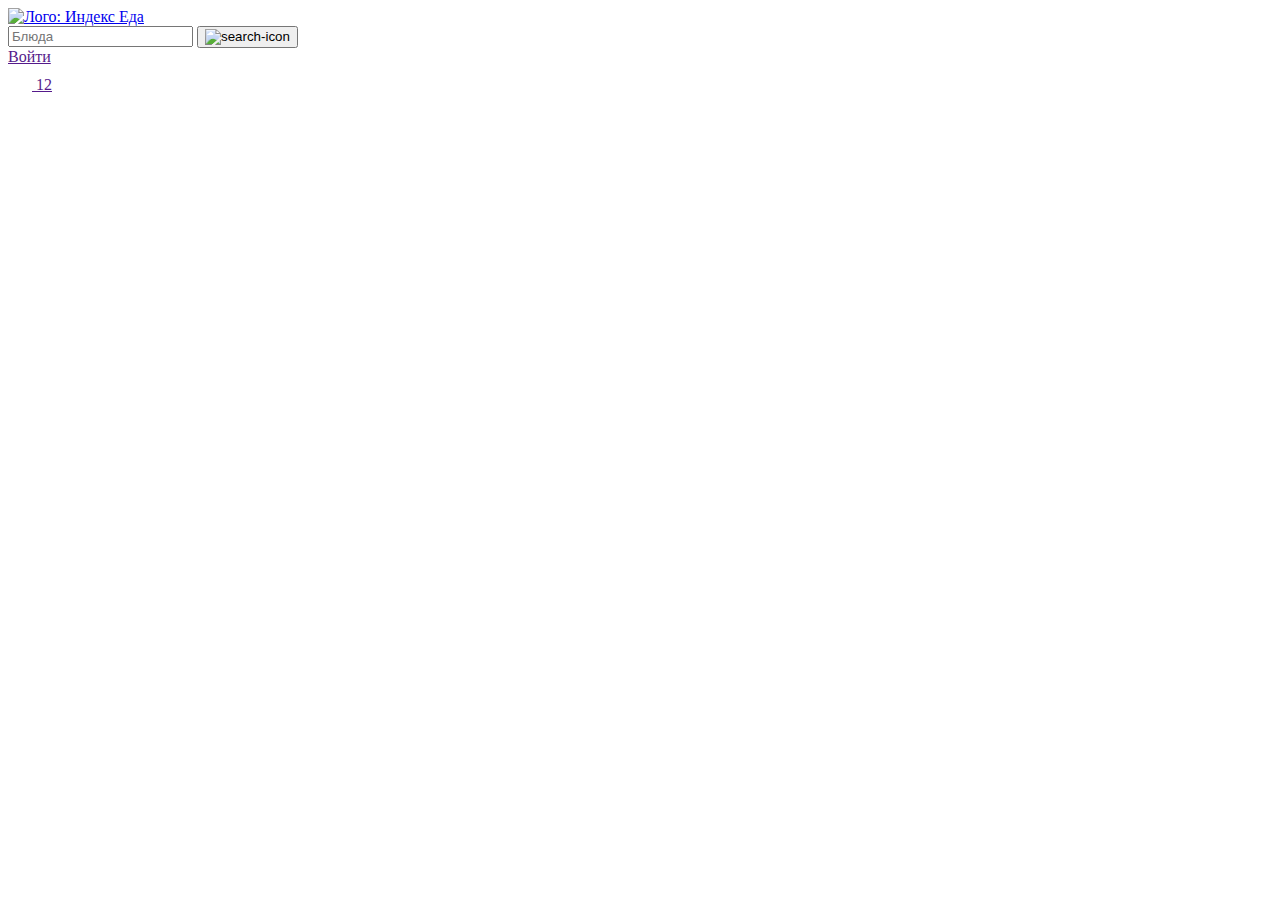
==== index.html @ 01422ecf "Add files via upload" ====
<!DOCTYPE html>
<html lang="ru">
<head>
  <meta charset="UTF-8">
  <meta http-equiv="X-UA-Compatible" content="IE=edge">
  <meta name="viewport" content="width=device-width, initial-scale=1.0">
  <title>Индекс Еда</title>
  <link rel="stylesheet" href="https://fonts.google.com/share?selection.family=Roboto:wght@400;500;700">
  <link rel="stylesheet" href="css/normalize.css">
  <link rel="stylesheet" href="css/style.css">
</head>
<body>
  <header class="header container">
    <a href="/" class="logo">
      <img src="img/logo.png" alt="Лого: Индекс Еда"class="logo-image"></a>
    <form action="#" class="search-form">
      <input type="search" class="search-input" placeholder="Блюда">
      <button class="search-button">
        <img src="img/search-icon.svg" alt="search-icon" class="search-icon">
      </button>
    </form>
    <div class="auth">
      <a href="" class="login">Войти</a>
    </div>
    <!-- /.auth -->
    <a href="" class="shopping-cart">
      <svg width="24" height="24" viewBox="0 0 24 24" fill="none" xmlns="http://www.w3.org/2000/svg">
        <g clip-path="url(#clip0_5:2)">
        <path d="M22.713 4.077C22.4317 3.73944 22.0796 3.46795 21.6815 3.28182C21.2835 3.09568 20.8494 2.99946 20.41 3H4.242L4.2 2.649C4.11405 1.91942 3.76338 1.24673 3.21449 0.758478C2.6656 0.270223 1.95663 0.000341793 1.222 0L1 0C0.734784 0 0.48043 0.105357 0.292893 0.292893C0.105357 0.48043 0 0.734784 0 1C0 1.26522 0.105357 1.51957 0.292893 1.70711C0.48043 1.89464 0.734784 2 1 2H1.222C1.46693 2.00003 1.70334 2.08996 1.88637 2.25272C2.06941 2.41547 2.18634 2.63975 2.215 2.883L3.591 14.583C3.73385 15.7998 4.31848 16.9218 5.23391 17.736C6.14934 18.5502 7.33185 19 8.557 19H19C19.2652 19 19.5196 18.8946 19.7071 18.7071C19.8946 18.5196 20 18.2652 20 18C20 17.7348 19.8946 17.4804 19.7071 17.2929C19.5196 17.1054 19.2652 17 19 17H8.557C7.93806 16.9983 7.3348 16.8051 6.82994 16.4471C6.32507 16.089 5.94331 15.5835 5.737 15H17.657C18.8293 15.0001 19.9643 14.5882 20.8638 13.8364C21.7633 13.0846 22.37 12.0407 22.578 10.887L23.363 6.533C23.4414 6.10101 23.4237 5.65707 23.3114 5.23264C23.1991 4.80821 22.9948 4.41368 22.713 4.077V4.077ZM21.4 6.178L20.614 10.532C20.4891 11.225 20.1245 11.852 19.5839 12.3032C19.0433 12.7544 18.3612 13.0011 17.657 13H5.419L4.478 5H20.41C20.5569 4.99912 20.7022 5.03062 20.8355 5.09226C20.9689 5.15389 21.087 5.24415 21.1815 5.35661C21.276 5.46907 21.3446 5.60097 21.3824 5.74294C21.4201 5.8849 21.4262 6.03344 21.4 6.178V6.178Z" fill="white"/>
        <path d="M7.00012 24.0006C8.10469 24.0006 9.00011 23.1052 9.00011 22.0006C9.00011 20.8961 8.10469 20.0006 7.00012 20.0006C5.89555 20.0006 5.00012 20.8961 5.00012 22.0006C5.00012 23.1052 5.89555 24.0006 7.00012 24.0006Z" fill="white"/>
        <path d="M17 24.0006C18.1046 24.0006 19 23.1052 19 22.0006C19 20.8961 18.1046 20.0006 17 20.0006C15.8954 20.0006 15 20.8961 15 22.0006C15 23.1052 15.8954 24.0006 17 24.0006Z" fill="white"/>
        </g>
        <defs>
        <clipPath id="clip0_5:2">
        <rect width="24" height="24" fill="white"/>
        </clipPath>
        </defs>
        </svg>
        <span class="shopping-counter">12</span>
    </a>
  </header>
  
</body>
</html>
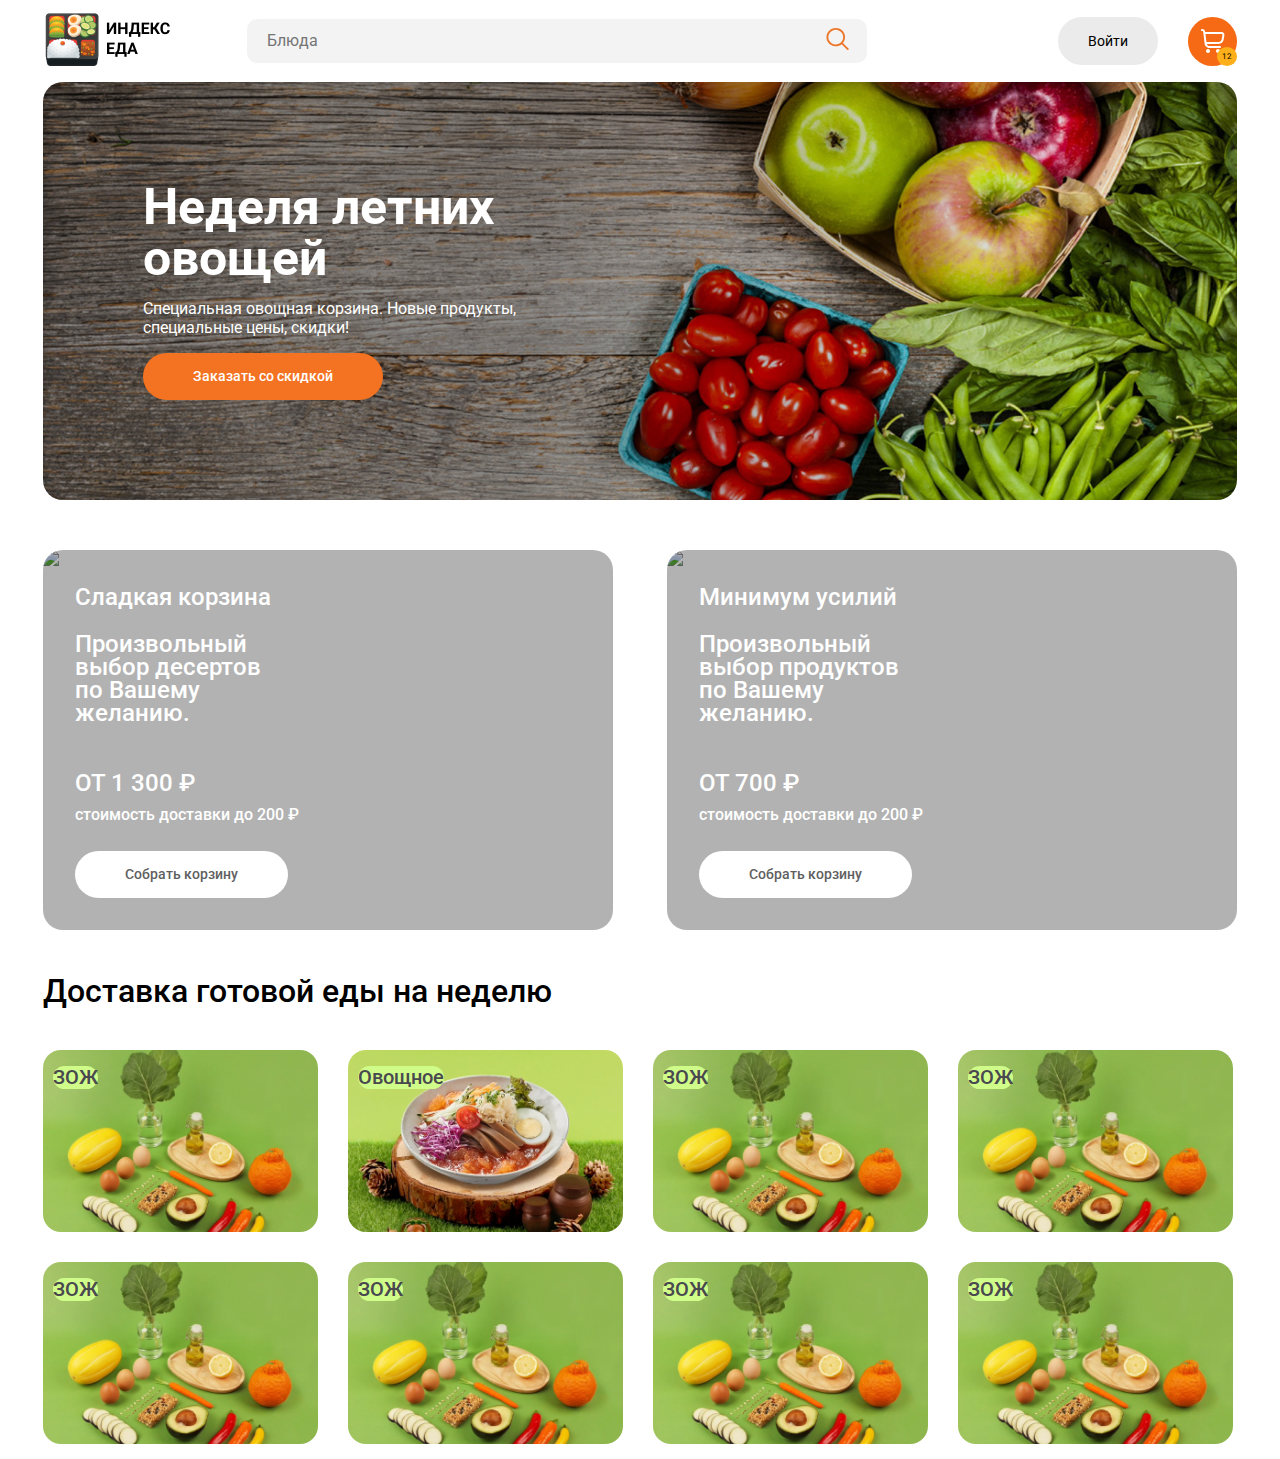
==== commit 5797ff4c: "new" ====
--- a/index.html
+++ b/index.html
@@ -5,15 +5,15 @@
   <meta http-equiv="X-UA-Compatible" content="IE=edge">
   <meta name="viewport" content="width=device-width, initial-scale=1.0">
   <title>Индекс Еда</title>
-  <link rel="stylesheet" href="https://fonts.google.com/share?selection.family=Roboto:wght@400;500;700">
+  <link rel="stylesheet" href="https://fonts.googleapis.com/css2?family=Roboto:wght@400;500;700&display=swap">
   <link rel="stylesheet" href="css/normalize.css">
   <link rel="stylesheet" href="css/style.css">
 </head>
 <body>
   <header class="header container">
     <a href="/" class="logo">
-      <img src="img/logo.png" alt="Лого: Индекс Еда"class="logo-image"></a>
-    <form action="#" class="search-form">
+      <img src="img/logo.png"height="58" alt="Лого: Индекс Еда"class="logo-image"></a>
+    <form action="#" class="search-form" >
       <input type="search" class="search-input" placeholder="Блюда">
       <button class="search-button">
         <img src="img/search-icon.svg" alt="search-icon" class="search-icon">
@@ -39,6 +39,102 @@
         <span class="shopping-counter">12</span>
     </a>
   </header>
-  
+  <main class="container">
+    <div class="slider">
+      <div class="slide slide-text-light slide-summer">
+        <div class="slide-content">
+          <h2 class="slide-title">Неделя летних 
+            овощей</h2>
+          <p>Специальная овощная корзина. Новые продукты,
+              специальные цены, скидки!</p>
+          <a href="#" class="button button-primary">Заказать со скидкой</a>
+        </div>
+        <!-- /.slide-content -->
+      </div>
+      <!-- /.slide -->
+    </div>
+    <!-- /.slider -->
+    <div class="promo">
+      <section class="card card-text-light sweet-basket">
+        <img src="img/sweet-basket.png" alt="сладкая корзина" class="card-image">
+        <div class="card-header">
+          <h3 class="card-title">Сладкая корзина</h3>
+          <p class="card-description">Произвольный выбор
+            десертов по Вашему
+            желанию.</p>
+        </div>
+        <!-- /.card-header -->
+        <div class="card-footer">
+          <strong class="card-price">ОТ 1 300 ₽</strong>
+          <span class="card-delivery">стоимость доставки до 200 ₽</span>
+          <a href="#" class="button button-default">Собрать корзину</a>
+        </div>
+        <!-- /.card-footer -->
+      </section>
+      <section class="card card-text-light sweet-basket">
+        <img src="img/salad-basket.png" alt="сладкая корзина" class="card-image">
+        <div class="card-header">
+          <h3 class="card-title">Минимум усилий</h3>
+          <p class="card-description">Произвольный выбор
+            продуктов по Вашему
+            желанию.</p>
+        </div>
+        <!-- /.card-header -->
+        <div class="card-footer">
+          <strong class="card-price">ОТ 700 ₽</strong>
+          <span class="card-delivery">стоимость доставки до 200 ₽</span>
+          <a href="#" class="button button-default">Собрать корзину</a>
+        </div>
+        <!-- /.card-footer -->
+      </section>
+    </div>
+    <!-- /.promo -->
+    <section class="delivery-week container">
+      <h2 class="section-title">Доставка готовой еды на неделю</h2>
+      <div class="delivery-cards">
+        <div class="delivery-card">
+          <img src="img/cards/card-1.png" alt="" class="delivery-image">
+          <span class="delivery-tag tag-health">ЗОЖ</span>
+        </div>
+        <!-- /.delivery-card -->
+        <div class="delivery-card">
+          <img src="img/cards/card-2.png" alt="" class="delivery-image">
+          <span class="delivery-tag tag-health">Овощное</span>
+        </div>
+        <!-- /.delivery-card -->
+        <div class="delivery-card">
+          <img src="img/cards/card-1.png" alt="" class="delivery-image">
+          <span class="delivery-tag tag-health">ЗОЖ</span>
+        </div>
+        <!-- /.delivery-card -->
+        <div class="delivery-card">
+          <img src="img/cards/card-1.png" alt="" class="delivery-image">
+          <span class="delivery-tag tag-health">ЗОЖ</span>
+        </div>
+        <!-- /.delivery-card -->
+        <div class="delivery-card">
+          <img src="img/cards/card-1.png" alt="" class="delivery-image">
+          <span class="delivery-tag tag-health">ЗОЖ</span>
+        </div>
+        <!-- /.delivery-card -->
+        <div class="delivery-card">
+          <img src="img/cards/card-1.png" alt="" class="delivery-image">
+          <span class="delivery-tag tag-health">ЗОЖ</span>
+        </div>
+        <!-- /.delivery-card -->
+        <div class="delivery-card">
+          <img src="img/cards/card-1.png" alt="" class="delivery-image">
+          <span class="delivery-tag tag-health">ЗОЖ</span>
+        </div>
+        <!-- /.delivery-card -->
+        <div class="delivery-card">
+          <img src="img/cards/card-1.png" alt="" class="delivery-image">
+          <span class="delivery-tag tag-health">ЗОЖ</span>
+        </div>
+        <!-- /.delivery-card -->
+      </div>
+      <!-- /.delivery-cards -->
+    </section>
+  </main>
 </body>
 </html>--- a/css/style.css
+++ b/css/style.css
@@ -0,0 +1,255 @@
+* {
+  box-sizing: border-box;
+}
+body {
+  font-family: 'Roboto', sans-serif;
+}
+.container {
+  max-width: 1194px;
+  margin: auto;
+}
+.header {
+  display: flex;
+  align-items:center;
+  padding: 10px 0;
+  max-height: 85px;
+}
+.search-form {
+  margin-left: 76px;
+  background: rgba(238, 238, 238, 0.71);
+  border-radius: 10px;
+  display: flex;
+  max-width: 620px;
+  flex-grow: 1;
+  position: relative;
+}
+.search-button {
+  background-color: transparent;
+  border: none;
+  position: absolute;
+  right: 0;
+  top: 0;
+  height: 100%;
+  padding-right: 18px;
+  padding-left: 18px;
+  cursor: pointer;
+}
+.search-input {
+  background-color: transparent;
+  border: none;
+  width: 100%;
+  padding-left: 20px;
+  padding-right: 20px;
+  padding-top: 13px;
+  padding-bottom: 13px;
+  margin-right: 50px;
+}
+.auth {
+  margin-left: auto;
+}
+.login {
+  background: #EBEBEB;
+  border-radius: 50px;
+  padding: 16px 30px;
+  display: block;
+  text-decoration: none;
+  font-size: 14px;
+  line-height: 16px;
+  color: #000;
+}
+.shopping-cart {
+  position: relative;
+  text-decoration: none;
+  width: 49px;
+  height: 49px;
+  border-radius: 50%;
+  background-color: #F66A15;
+  display: flex;
+  align-items: center;
+  justify-content: center;
+  margin-left: 30px;
+}
+.shopping-counter {
+  position: absolute;
+  right: 0;
+  bottom: 0;
+  background: #FFAF19;
+  font-size: 8px;
+  line-height: 9px;
+  color: #000;
+  display: block;
+  padding: 5px;
+  border-radius: 50%;
+}
+.slide {
+  position: relative;
+  border-radius: 20px;
+  overflow: hidden;
+  min-height: 400px;
+  display: flex;
+  align-items: center;
+  padding: 100px;
+}
+.slide-text-light {
+  background-color: gray;
+  color: white;
+}
+.slide-content {
+  max-width: 400px;
+  position: relative;
+}
+.slide-title {
+  margin-top: 0;
+  margin-bottom: 15px;
+  font-weight: bold;
+  font-size: 50px;
+  line-height: 51px;
+}
+.slide-text {
+  font-weight: bold;
+  font-size: 16px;
+  line-height: 23px;
+  margin-bottom: 30px;
+}
+.button-primary {
+  background: #F47322;
+  color: #fff;
+}
+.button-default {
+  background-color: #fff;
+  color: #5F5F61;
+
+}
+.button {
+  border-radius: 25px;
+  padding: 12px 50px;
+  display: inline-block;
+  text-decoration: none;
+  font-style: normal;
+  font-weight: 500;
+  font-size: 14px;
+  line-height: 23px;
+}
+.slide-summer {
+  background-image: url(../img/summer.png);
+  background-repeat: no-repeat;
+  background-size: cover;
+}
+.slide:before {
+  content: '';
+  position: absolute;
+  left: 0;
+  right: 0;
+  top: 0;
+  bottom: 0;
+  width: 100%;
+  height: 100%;
+  background: linear-gradient(90deg, rgba(0, 0, 0, 0.43) 40.45%, rgba(0, 0, 0, 0) 100%), url(.png);
+}
+.promo {
+  padding-top: 50px;
+  padding-bottom: 50px;
+  display: flex;
+  justify-content: space-between;
+  margin: -20px;
+}
+.card {
+  flex: 50%;
+  margin: 20px;
+  position: relative;
+  border-radius: 20px;
+  overflow: hidden;
+  padding: 32px;
+  max-width: 570px;
+  min-height: 380px;
+  display: flex;
+  flex-direction: column;
+  justify-content: space-between;
+}
+.card:before {
+  z-index: -1;
+  content: ' ';
+  position: absolute;
+  left: 0;
+  top: 0;
+  width: 100%;
+  height: 100%;
+  background: linear-gradient(0deg, rgba(0, 0, 0, 0.3), rgba(0, 0, 0, 0.3)), url(.png);
+}
+.card-text-light {
+  color: #fff;
+}
+.card-title {
+  font-weight: 500;
+  font-size: 24px;
+  line-height: 23px;
+  margin-top: 4px;
+  margin-bottom: 21px;
+}
+.card-description {
+  font-weight: 500;
+  font-size: 24px;
+  line-height: 23px;
+  max-width: 200px;
+}
+.card-price {
+  display: block;
+  font-weight: 500;
+  font-size: 24px;
+  line-height: 23px;
+  margin-bottom: 8px;
+}
+.card-delivery {
+  display: block;
+  font-weight: 500;
+  font-size: 16px;
+  line-height: 23px;
+  margin-bottom: 25px;
+}
+.card-image {
+  position: absolute;
+  left: 0;
+  top: 0;
+  width: 100%;
+  height: 100%;
+  z-index: -2;
+  object-fit: cover;
+}
+.section-title {
+  font-weight: 500;
+  font-size: 32px;
+  line-height: 23px;
+  margin-top: 0;
+  margin-bottom: 47px;
+}
+.delivery-cards {
+  display: flex;
+  flex-wrap: wrap;
+  margin: -15px;
+}
+.delivery-card {
+  position: relative;
+  width: 275px;
+  height: 182px;
+  border-radius: 18px;
+  overflow: hidden;
+  margin: 15px;
+}
+.delivery-image {
+  width: 100%;
+  height: 100%;
+  object-fit: cover;
+}
+.delivery-tag {
+  position: absolute;
+  left: 10px;
+  top: 16px;
+  border-radius: 30px;
+  font-weight: 500;
+  font-size: 20px;
+  line-height: 23px;
+  color: #49494F;
+}
+.tag-health {
+  background: #D0FD89;
+}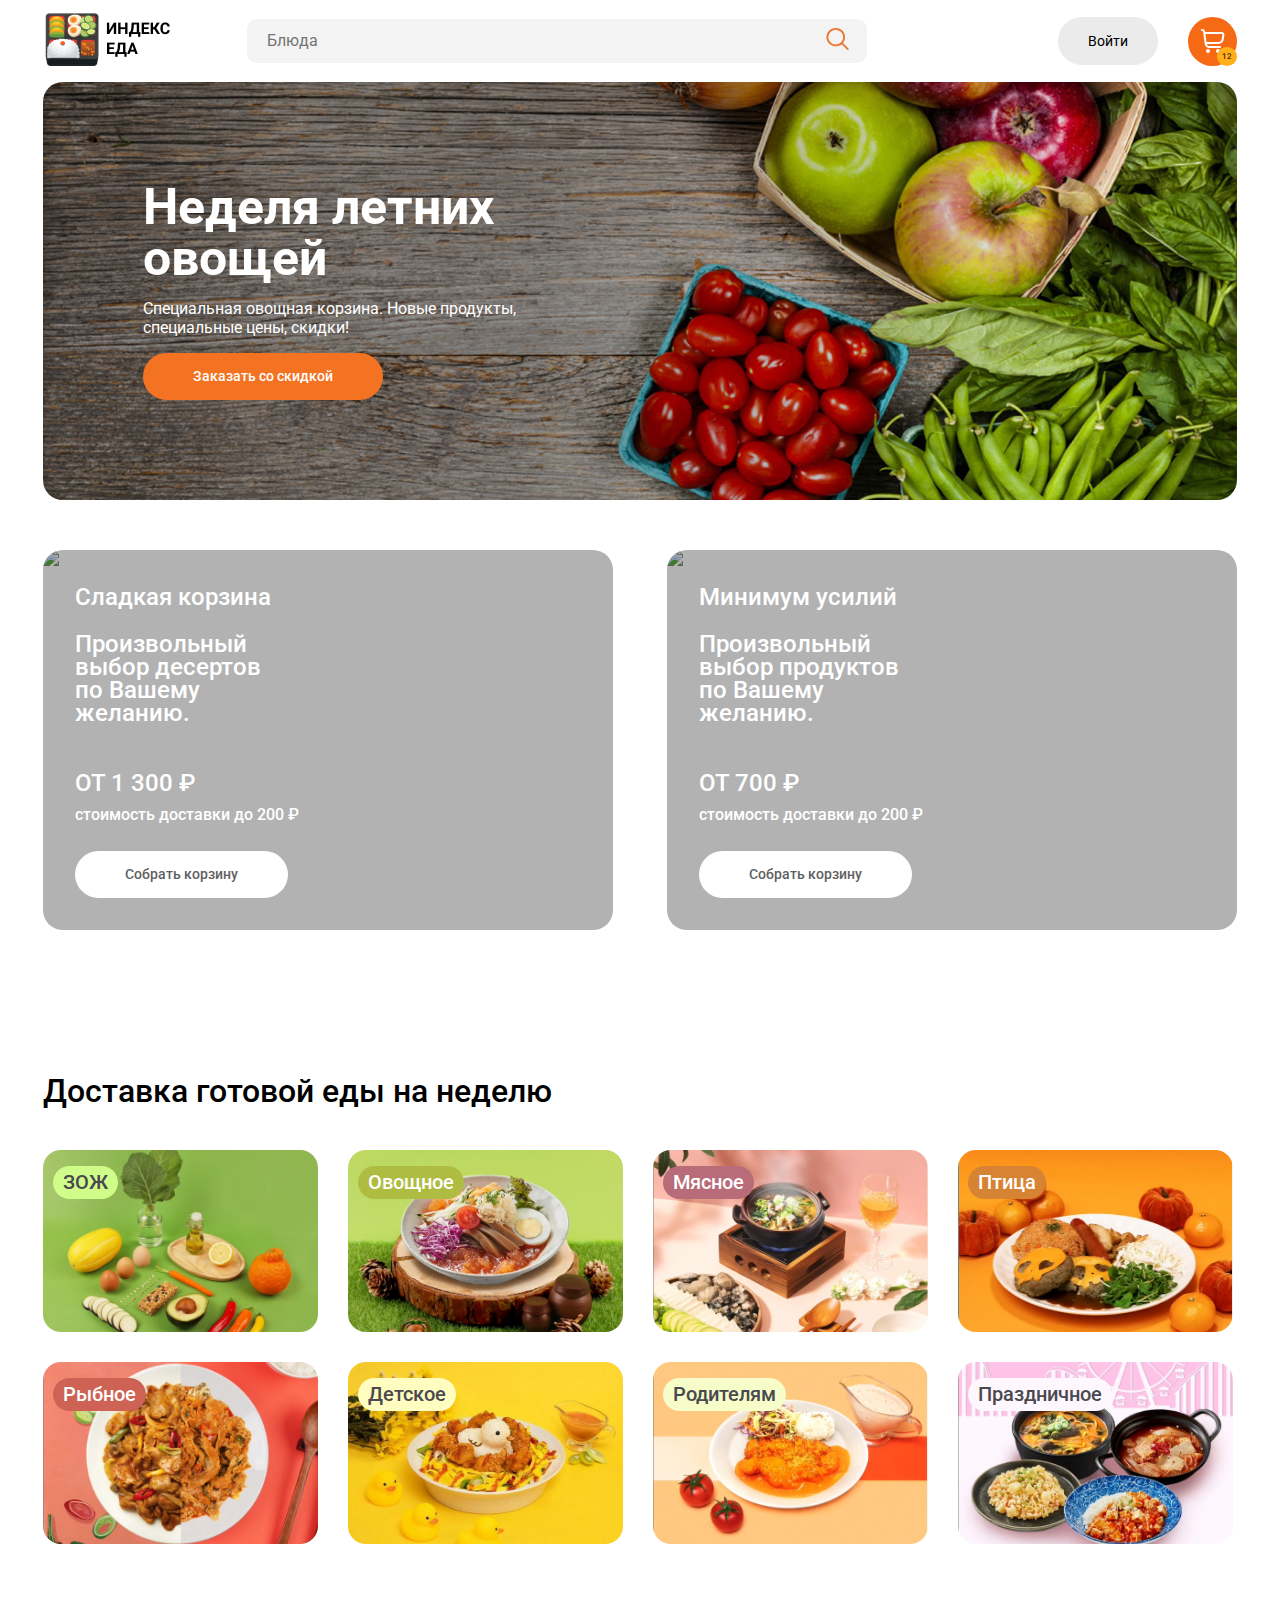
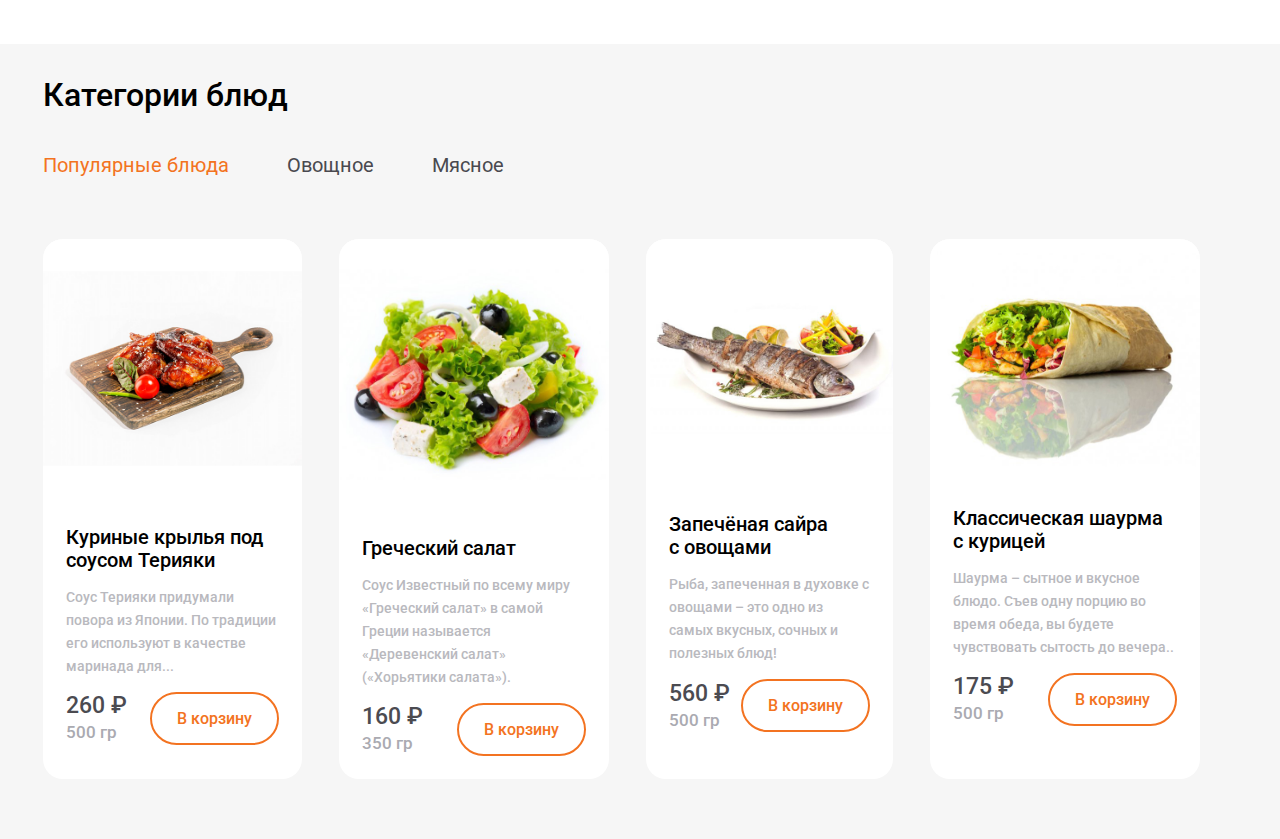
==== commit c857638d: "Add files via upload" ====
--- a/index.html
+++ b/index.html
@@ -39,8 +39,8 @@
         <span class="shopping-counter">12</span>
     </a>
   </header>
-  <main class="container">
-    <div class="slider">
+  <main class="main">
+    <div class="slider container">
       <div class="slide slide-text-light slide-summer">
         <div class="slide-content">
           <h2 class="slide-title">Неделя летних 
@@ -54,41 +54,43 @@
       <!-- /.slide -->
     </div>
     <!-- /.slider -->
-    <div class="promo">
-      <section class="card card-text-light sweet-basket">
-        <img src="img/sweet-basket.png" alt="сладкая корзина" class="card-image">
-        <div class="card-header">
-          <h3 class="card-title">Сладкая корзина</h3>
-          <p class="card-description">Произвольный выбор
-            десертов по Вашему
-            желанию.</p>
-        </div>
-        <!-- /.card-header -->
-        <div class="card-footer">
-          <strong class="card-price">ОТ 1 300 ₽</strong>
-          <span class="card-delivery">стоимость доставки до 200 ₽</span>
-          <a href="#" class="button button-default">Собрать корзину</a>
-        </div>
-        <!-- /.card-footer -->
-      </section>
-      <section class="card card-text-light sweet-basket">
-        <img src="img/salad-basket.png" alt="сладкая корзина" class="card-image">
-        <div class="card-header">
-          <h3 class="card-title">Минимум усилий</h3>
-          <p class="card-description">Произвольный выбор
-            продуктов по Вашему
-            желанию.</p>
-        </div>
-        <!-- /.card-header -->
-        <div class="card-footer">
-          <strong class="card-price">ОТ 700 ₽</strong>
-          <span class="card-delivery">стоимость доставки до 200 ₽</span>
-          <a href="#" class="button button-default">Собрать корзину</a>
-        </div>
-        <!-- /.card-footer -->
-      </section>
+    <div class="container">
+      <div class="promo">
+        <section class="card card-text-light sweet-basket">
+          <img src="img/sweet-basket.png" alt="сладкая корзина" class="card-image">
+          <div class="card-header">
+            <h3 class="card-title">Сладкая корзина</h3>
+            <p class="card-description">Произвольный выбор
+              десертов по Вашему
+              желанию.</p>
+          </div>
+          <!-- /.card-header -->
+          <div class="card-footer">
+            <strong class="card-price">ОТ 1 300 ₽</strong>
+            <span class="card-delivery">стоимость доставки до 200 ₽</span>
+            <a href="#" class="button button-default">Собрать корзину</a>
+          </div>
+          <!-- /.card-footer -->
+        </section>
+        <section class="card card-text-light sweet-basket">
+          <img src="img/salad-basket.png" alt="сладкая корзина" class="card-image">
+          <div class="card-header">
+            <h3 class="card-title">Минимум усилий</h3>
+            <p class="card-description">Произвольный выбор
+              продуктов по Вашему
+              желанию.</p>
+          </div>
+          <!-- /.card-header -->
+          <div class="card-footer">
+            <strong class="card-price">ОТ 700 ₽</strong>
+            <span class="card-delivery">стоимость доставки до 200 ₽</span>
+            <a href="#" class="button button-default">Собрать корзину</a>
+          </div>
+          <!-- /.card-footer -->
+        </section>
+      </div>
+      <!-- /.promo -->
     </div>
-    <!-- /.promo -->
     <section class="delivery-week container">
       <h2 class="section-title">Доставка готовой еды на неделю</h2>
       <div class="delivery-cards">
@@ -99,41 +101,138 @@
         <!-- /.delivery-card -->
         <div class="delivery-card">
           <img src="img/cards/card-2.png" alt="" class="delivery-image">
-          <span class="delivery-tag tag-health">Овощное</span>
-        </div>
-        <!-- /.delivery-card -->
-        <div class="delivery-card">
-          <img src="img/cards/card-1.png" alt="" class="delivery-image">
-          <span class="delivery-tag tag-health">ЗОЖ</span>
-        </div>
-        <!-- /.delivery-card -->
-        <div class="delivery-card">
-          <img src="img/cards/card-1.png" alt="" class="delivery-image">
-          <span class="delivery-tag tag-health">ЗОЖ</span>
-        </div>
-        <!-- /.delivery-card -->
-        <div class="delivery-card">
-          <img src="img/cards/card-1.png" alt="" class="delivery-image">
-          <span class="delivery-tag tag-health">ЗОЖ</span>
-        </div>
-        <!-- /.delivery-card -->
-        <div class="delivery-card">
-          <img src="img/cards/card-1.png" alt="" class="delivery-image">
-          <span class="delivery-tag tag-health">ЗОЖ</span>
-        </div>
-        <!-- /.delivery-card -->
-        <div class="delivery-card">
-          <img src="img/cards/card-1.png" alt="" class="delivery-image">
-          <span class="delivery-tag tag-health">ЗОЖ</span>
-        </div>
-        <!-- /.delivery-card -->
-        <div class="delivery-card">
-          <img src="img/cards/card-1.png" alt="" class="delivery-image">
-          <span class="delivery-tag tag-health">ЗОЖ</span>
+          <span class="delivery-tag tag-vegetable">Овощное</span>
+        </div>
+        <!-- /.delivery-card -->
+        <div class="delivery-card">
+          <img src="img/cards/card-3.png" alt="" class="delivery-image">
+          <span class="delivery-tag tag-meat">Мясное</span>
+        </div>
+        <!-- /.delivery-card -->
+        <div class="delivery-card">
+          <img src="img/cards/card-4.png" alt="" class="delivery-image">
+          <span class="delivery-tag tag-fowl">Птица</span>
+        </div>
+        <!-- /.delivery-card -->
+        <div class="delivery-card">
+          <img src="img/cards/card-5.png" alt="" class="delivery-image">
+          <span class="delivery-tag tag-fish">Рыбное</span>
+        </div>
+        <!-- /.delivery-card -->
+        <div class="delivery-card">
+          <img src="img/cards/card-6.png" alt="" class="delivery-image">
+          <span class="delivery-tag tag-childish">Детское</span>
+        </div>
+        <!-- /.delivery-card -->
+        <div class="delivery-card">
+          <img src="img/cards/card-7.png" alt="" class="delivery-image">
+          <span class="delivery-tag tag-for-parents">Родителям</span>
+        </div>
+        <!-- /.delivery-card -->
+        <div class="delivery-card">
+          <img src="img/cards/card-8.png" alt="" class="delivery-image">
+          <span class="delivery-tag tag-festive">Праздничное</span>
         </div>
         <!-- /.delivery-card -->
       </div>
       <!-- /.delivery-cards -->
+    </section>
+    <section class="section-grey category">
+      <div class="container">
+        <div class="container">
+          <h2 class="section-title">Категории блюд</h2>
+          <div class="tabs">
+            <li class="tabs-item">
+              <a href="" class="tabs-link active">Популярные блюда</a>
+            </li>
+            <li class="tabs-item">
+              <a href="" class="tabs-link">Овощное</a>
+            </li>
+            <li class="tabs-item">
+              <a href="" class="tabs-link">Мясное</a>
+            </li>
+          </div>
+          <!-- /.tabs -->
+          <div class="tabs-content">
+            <div class="tabs-card">
+              <img src="img/cards/tabs-image.png" alt="" class="tabs-image">
+              <div class="tabs-card-content">
+                <h3 class="tabs-title">Куриные крылья под
+                  соусом Терияки</h3>
+                  <p class="tabs-description">Соус Терияки придумали повора из Японии. По традиции его используют в качестве маринада для...</p>
+                  <div class="tabs-info">
+                    <div class="tabs-good">
+                      <span class="tabs-price">260 ₽</span>
+                      <span class="tabs-weight">500 гр</span>
+                    </div>
+                    <!-- /.tabs-good -->
+                    <button class="button button-outline">В корзину</button>
+                    <!-- /.button button-outline -->
+                  </div>
+                  <!-- /.tabs-info -->
+              </div>
+              <!-- /.tabs-card-content -->
+            </div>
+            <div class="tabs-card">
+              <img src="img/cards/greek-salad-dish.jpg" alt="" class="tabs-image">
+              <div class="tabs-card-content">
+                <h3 class="tabs-title">Греческий салат</h3>
+                  <p class="tabs-description">Соус Известный по всему миру «Греческий салат» в самой Греции называется «Деревенский салат» («Хорьятики салата»).</p>
+                  <div class="tabs-info">
+                    <div class="tabs-good">
+                      <span class="tabs-price">160 ₽</span>
+                      <span class="tabs-weight">350 гр</span>
+                    </div>
+                    <!-- /.tabs-good -->
+                    <button class="button button-outline">В корзину</button>
+                    <!-- /.button button-outline -->
+                  </div>
+                  <!-- /.tabs-info -->
+              </div>
+              <!-- /.tabs-card-content -->
+            </div>
+            <div class="tabs-card">
+              <img src="img/cards/fish-dish.jpg" alt="" class="tabs-image">
+              <div class="tabs-card-content">
+                <h3 class="tabs-title">Запечёная сайра <br> с овощами</h3>
+                  <p class="tabs-description">Рыба, запеченная в духовке с овощами – это одно из самых вкусных, сочных и полезных блюд!</p>
+                  <div class="tabs-info">
+                    <div class="tabs-good">
+                      <span class="tabs-price">560 ₽</span>
+                      <span class="tabs-weight">500 гр</span>
+                    </div>
+                    <!-- /.tabs-good -->
+                    <button class="button button-outline">В корзину</button>
+                    <!-- /.button button-outline -->
+                  </div>
+                  <!-- /.tabs-info -->
+              </div>
+              <!-- /.tabs-card-content -->
+            </div>
+            <div class="tabs-card">
+              <img src="img/cards/shaurma-dich.jpg" alt="" class="tabs-image">
+              <div class="tabs-card-content">
+                <h3 class="tabs-title">Классическая шаурма с курицей</h3>
+                  <p class="tabs-description">Шаурма – сытное и вкусное блюдо. Съев одну порцию во время обеда, вы будете чувствовать сытость до вечера..</p>
+                  <div class="tabs-info">
+                    <div class="tabs-good">
+                      <span class="tabs-price">175 ₽</span>
+                      <span class="tabs-weight">500 гр</span>
+                    </div>
+                    <!-- /.tabs-good -->
+                    <button class="button button-outline">В корзину</button>
+                    <!-- /.button button-outline -->
+                  </div>
+                  <!-- /.tabs-info -->
+              </div>
+              <!-- /.tabs-card-content -->
+            </div>
+            <!-- /.tabs-card -->
+          </div>
+          <!-- /.tabs-content -->
+        </div>
+        <!-- /.container -->
+      </div>
     </section>
   </main>
 </body>
--- a/css/style.css
+++ b/css/style.css
@@ -222,6 +222,9 @@
   margin-top: 0;
   margin-bottom: 47px;
 }
+.delivery-week {
+  padding: 100px 0;
+}
 .delivery-cards {
   display: flex;
   flex-wrap: wrap;
@@ -248,8 +251,124 @@
   font-weight: 500;
   font-size: 20px;
   line-height: 23px;
-  color: #49494F;
+  padding-top: 5px;
+  padding-bottom: 5px;
+  padding-left: 10px;
+  padding-right: 10px;
 }
 .tag-health {
+  color: #49494F;
   background: #D0FD89;
+
+}
+.tag-vegetable {
+  color: #fff;
+  background: #AEBC41;
+}
+.tag-meat {
+  color: #fff;
+  background: #B86B78;
+}  
+.tag-fowl {
+  color: #fff;
+  background: #D68334;
+}
+.tag-fish {
+  color: #fff;
+  background: #CD6255;
+}
+.tag-childish {
+  color: #49494F;
+  background: #FFFDBF;
+}
+.tag-for-parents {
+  color: #49494F;
+  background: #F6FDC8;
+}
+.tag-festive {
+  color: #49494F;
+  background: #FEF7FE;
+}
+.section-grey {
+  background: #F6F6F6;
+}
+.category {
+  padding-top: 40px;
+  padding-bottom: 60px;
+}
+.tabs {
+  display: flex;
+  margin: 0;
+  margin-bottom: 62px;
+  padding: 0;
+  list-style: none;
+}
+.tabs-link {
+  font-size: 20px;
+  line-height: 23px;
+  text-decoration: none;
+  color: #49494F;
+  margin-right: 58px;
+}
+.tabs-link.active {
+  color: #F37321;
+}
+.tabs-content {
+  display: flex;
+}
+.tabs-card {
+  max-width: 270px;
+  border-radius: 20px;
+  overflow: hidden;
+  background-color: #fff;
+  margin-right: 37px;
+}
+.tabs-image {
+  max-width: 100%;
+}
+.tabs-card-content {
+  padding: 23px;
+}
+.tabs-title {
+  margin-top: 0;
+  margin-bottom: 13px;
+  font-weight: 500;
+  font-size: 20px;
+  line-height: 23px;
+}
+.tabs-description {
+  font-weight: 500;
+  font-size: 14px;
+  line-height: 23px;
+  color: #B9B9BE;
+}
+.tabs-info {
+  display: flex;
+  align-items: center;
+  justify-content: space-between;
+}
+.tabs-price {
+  font-weight: 500;
+  font-size: 23px;
+  line-height: 23px;
+  color: #4B4B51;
+  display: block;
+  margin-bottom: 5px;
+}
+.tabs-weight {
+  font-weight: 500;
+  font-size: 17px;
+  line-height: 20px;
+  color: #AAAAB1;
+}
+.button-outline {
+  background-color: transparent;
+  padding: 15px 25px;
+  border: 2px solid #F37321;
+  box-sizing: border-box;
+  border-radius: 33px;
+  font-weight: 500;
+  font-size: 16px;
+  line-height: 19px;
+  color: #F37321;
 }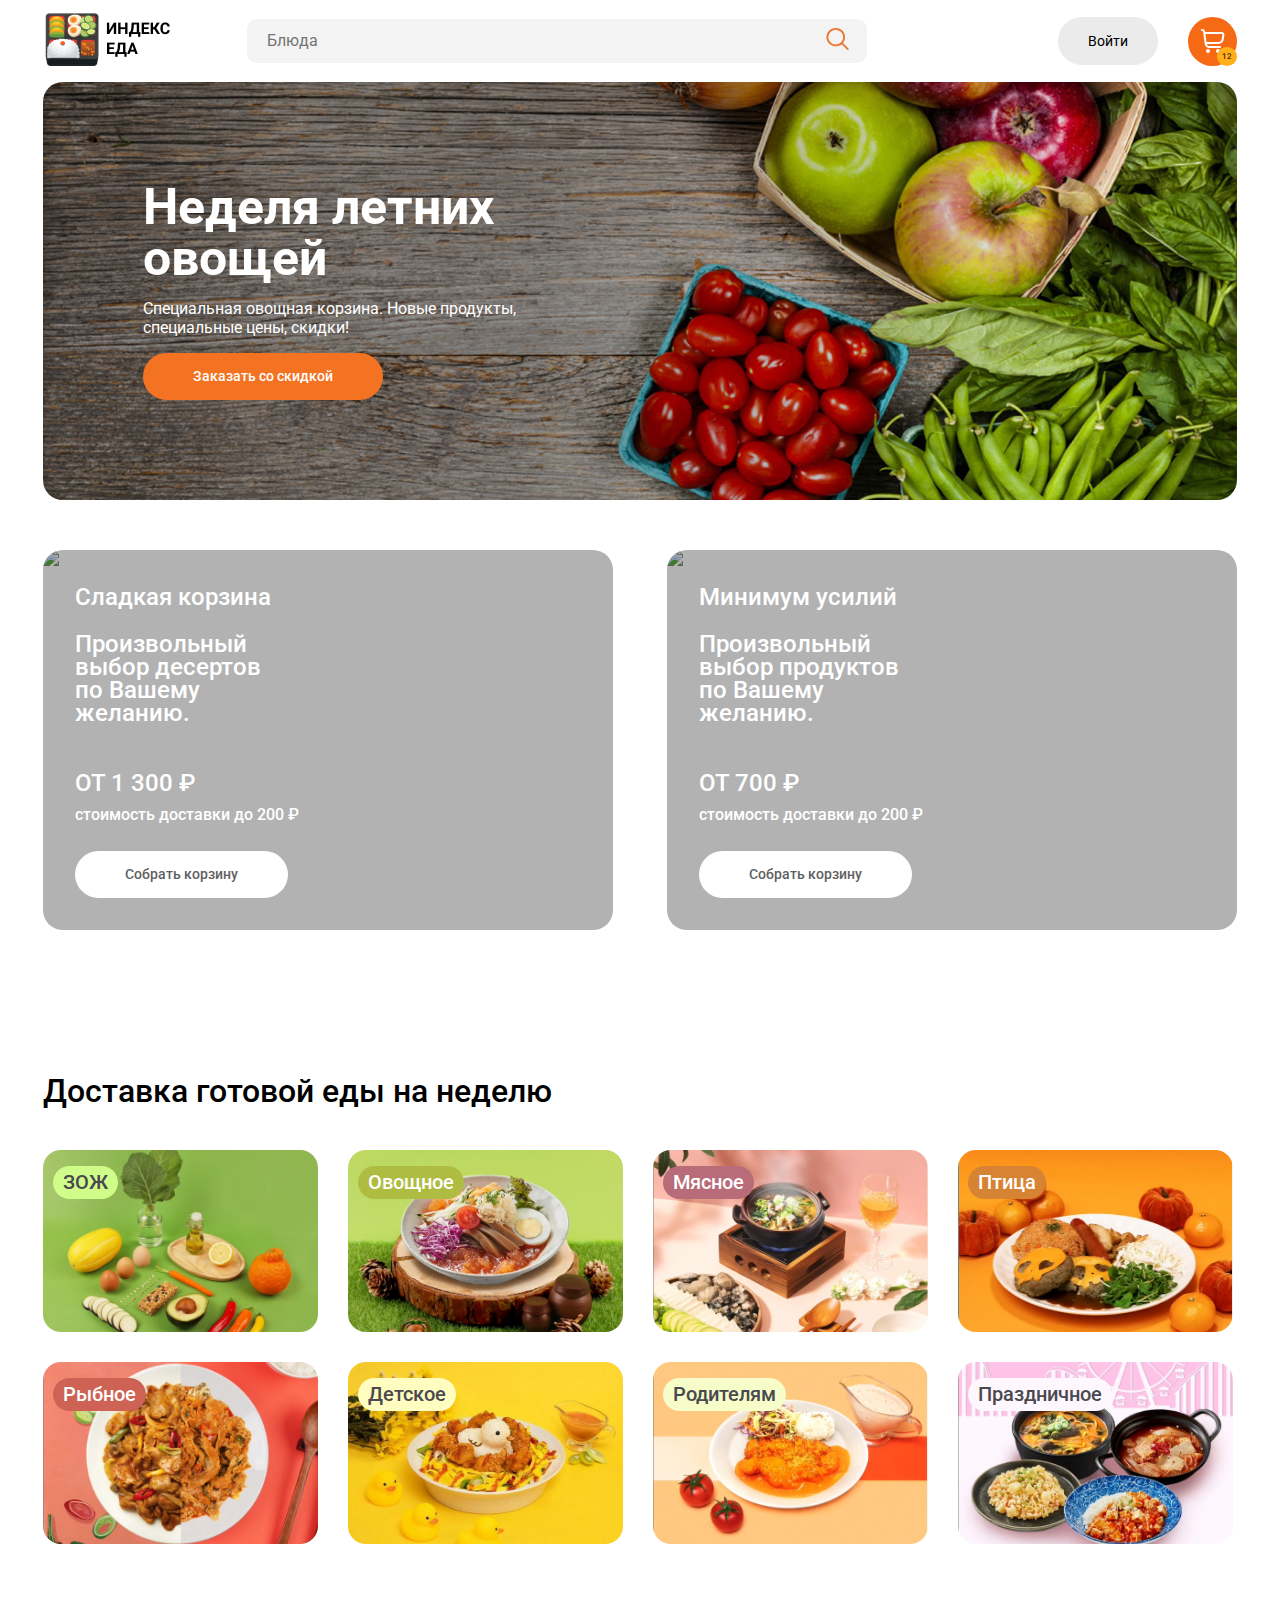
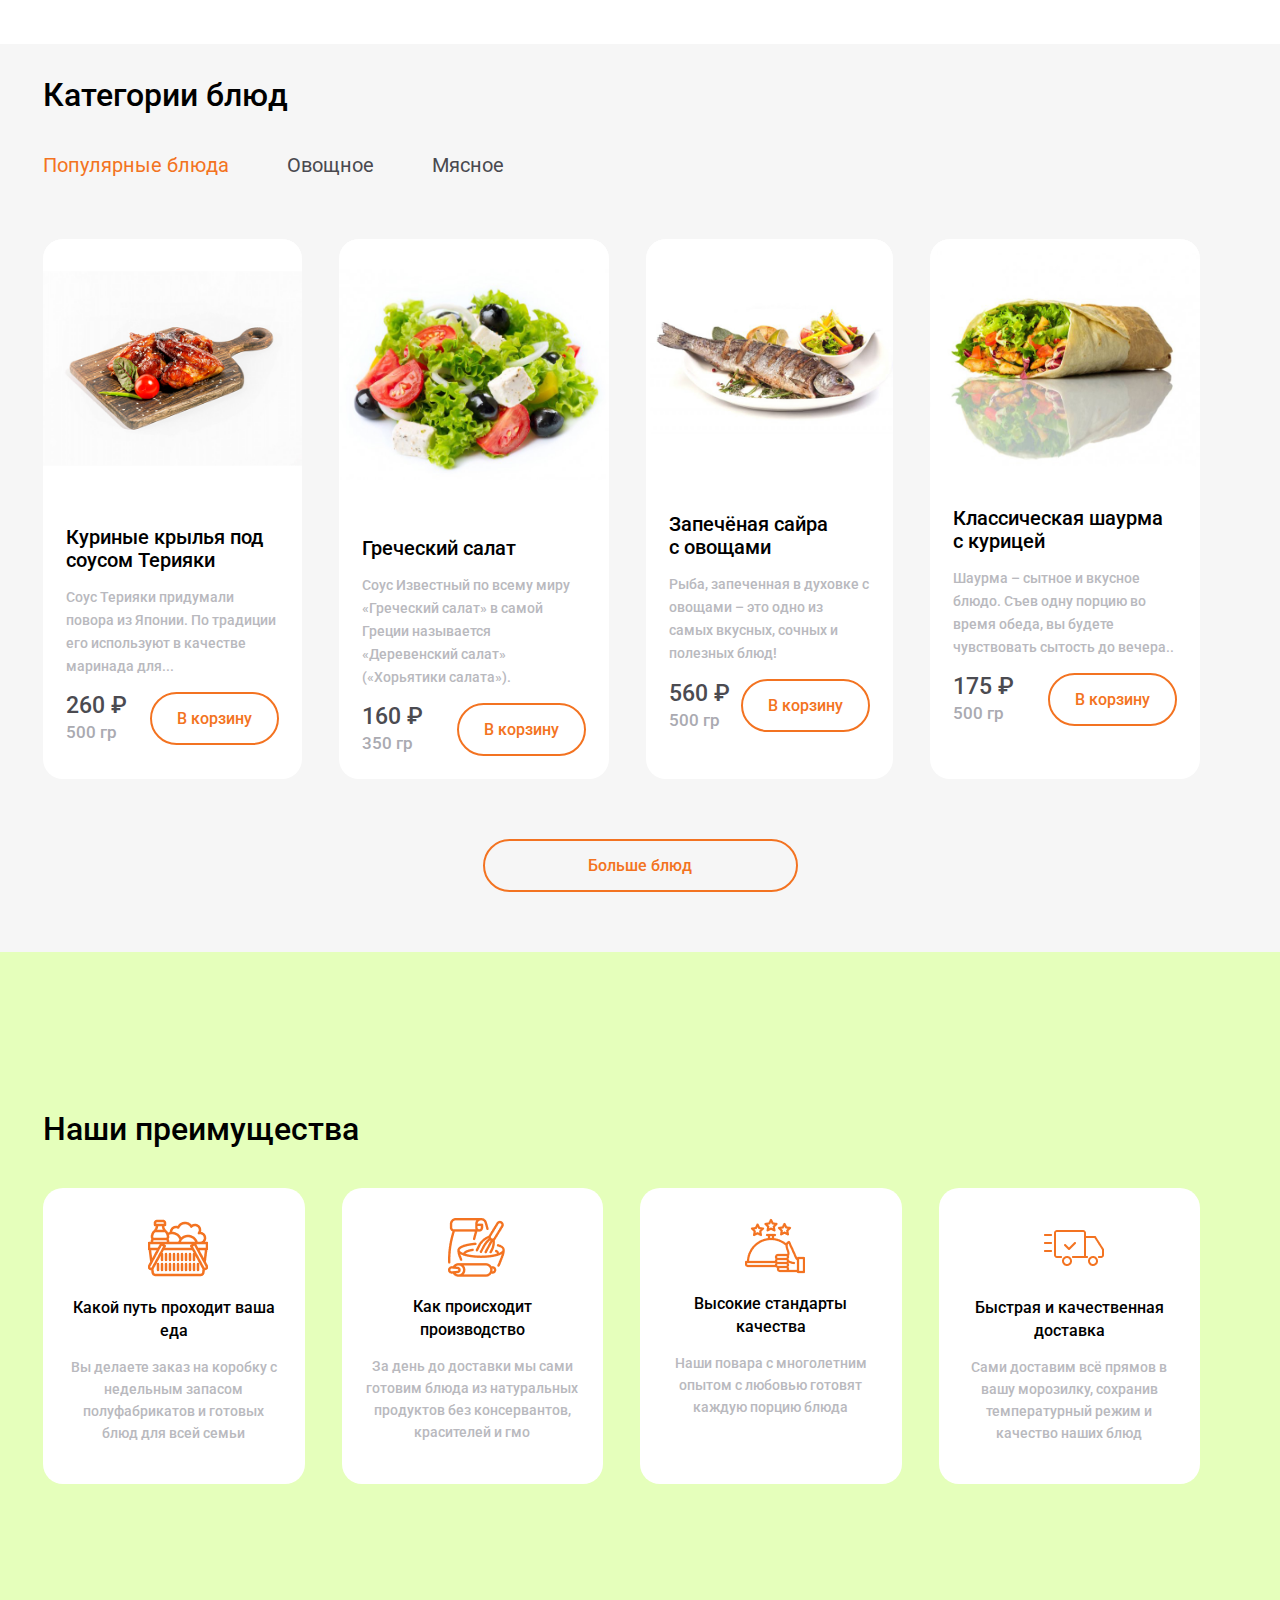
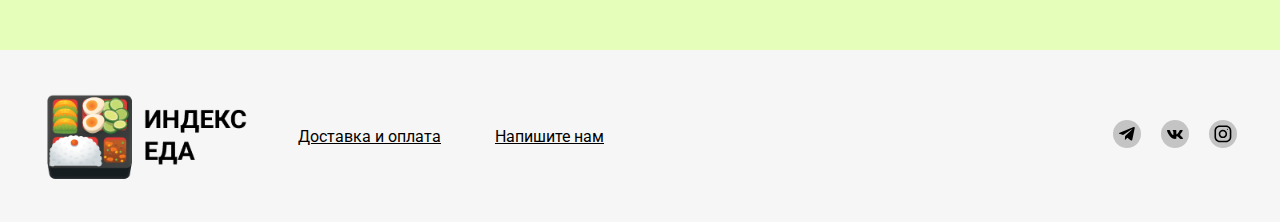
==== commit 3005852a: "Add files via upload" ====
--- a/index.html
+++ b/index.html
@@ -230,10 +230,96 @@
             <!-- /.tabs-card -->
           </div>
           <!-- /.tabs-content -->
+          <button class="button button-outline button-center">Больше блюд</button>
+        </div>
+        <!-- /.container -->
+      </div>
+    </section>
+    <section class="section-grey category our-advantages-container">
+      <div class="container">
+        <div class="container">
+          <h2 class="section-title">Наши преимущества</h2>
+          <!-- /.tabs -->
+          <div class="tabs-content">
+            <div class="tabs-card our-advantages">
+              <img src="img/icons/way.png" alt="" class="our-advantages-img">
+              <div class="tabs-card-content our-advantages-content">
+                <h4 class="tabs-title our-advantages-title">Какой путь проходит
+                  ваша еда</h4>
+                  <p class="tabs-description our-advantages-description">Вы делаете заказ на коробку с недельным запасом полуфабрикатов и готовых блюд для всей семьи</p>
+              </div>
+              <!-- /.tabs-card-content -->
+            </div>
+            <div class="tabs-card our-advantages">
+              <img src="img/icons/production.png" alt="" class="our-advantages-img">
+              <div class="tabs-card-content our-advantages-content">
+                <h4 class="tabs-title our-advantages-title">Как происходит производство</h4>
+                  <p class="tabs-description our-advantages-description">За день до доставки мы сами готовим блюда из натуральных продуктов без консервантов, красителей и гмо</p>
+              </div>
+              <!-- /.tabs-card-content -->
+            </div>
+            <div class="tabs-card our-advantages">
+              <img src="img/icons/standarts.png" alt="" class="our-advantages-img">
+              <div class="tabs-card-content our-advantages-content">
+                <h4 class="tabs-title our-advantages-title">Высокие стандарты качества</h4>
+                  <p class="tabs-description our-advantages-description">Наши повара с многолетним опытом с любовью готовят каждую порцию блюда</p>
+              </div>
+              <!-- /.tabs-card-content -->
+            </div>
+            <div class="tabs-card our-advantages">
+              <img src="img/icons/delivery.png" alt="" class="our-advantages-img">
+              <div class="tabs-card-content our-advantages-content">
+                <h4 class="tabs-title our-advantages-title">Быстрая и качественная доставка</h4>
+                  <p class="tabs-description our-advantages-description">Сами доставим всё прямов в вашу морозилку, сохранив температурный режим и качество наших блюд</p>
+              </div>
+              <!-- /.tabs-card-content -->
+            </div>
+            <!-- /.tabs-card -->
+          </div>
+          <!-- /.tabs-content -->
         </div>
         <!-- /.container -->
       </div>
     </section>
   </main>
+  <footer class="footer">
+    <div class="container">
+      <div class="footer-wrapper">
+        <img width="205" src="img/logo.png" alt="" class="footer-logo">
+        <nav class="footer-nav">
+          <a href="#" class="footer-link">Доставка и оплата</a>
+          <a href="#" class="footer-link">Напишите нам</a>
+        </nav>
+        <div class="social-links">
+          <a href="" class="social-link"><svg width="28" height="28" viewBox="0 0 28 28" fill="none" xmlns="http://www.w3.org/2000/svg">
+            <circle cx="14" cy="14" r="14" fill="#C4C4C4"/>
+            <path d="M12.1102 15.9675L11.8486 19.7514C12.2228 19.7514 12.3849 19.5861 12.5793 19.3875L14.3337 17.6629L17.9692 20.4013C18.636 20.7835 19.1057 20.5822 19.2856 19.7704L21.6719 8.26942L21.6726 8.26874C21.884 7.25499 21.3161 6.85857 20.6665 7.10726L6.63983 12.6307C5.68253 13.0129 5.69703 13.5618 6.47709 13.8105L10.0631 14.9578L18.3929 9.59692C18.7849 9.32993 19.1413 9.47766 18.8481 9.74465L12.1102 15.9675Z" fill="black"/>
+            </svg>
+            </a>
+          <a href="" class="social-link"><svg width="28" height="28" viewBox="0 0 28 28" fill="none" xmlns="http://www.w3.org/2000/svg">
+            <circle cx="14" cy="14" r="14" fill="#C4C4C4"/>
+            <g clip-path="url(#clip0_25:278)">
+            <path d="M19.2771 15.1609C19.0185 14.8459 19.0925 14.7057 19.2771 14.4241C19.2805 14.4209 21.4159 11.5756 21.6359 10.6107L21.6372 10.6101C21.7465 10.2584 21.6372 10 21.1085 10H19.3591C18.9138 10 18.7084 10.2218 18.5984 10.4699C18.5984 10.4699 17.7077 12.5258 16.4477 13.8584C16.041 14.2435 15.853 14.3669 15.631 14.3669C15.5217 14.3669 15.3517 14.2435 15.3517 13.8919V10.6101C15.3517 10.1884 15.227 10 14.8583 10H12.1075C11.8282 10 11.6622 10.1967 11.6622 10.3799C11.6622 10.7798 12.2922 10.8717 12.3576 11.9967V14.4376C12.3576 14.9725 12.2569 15.0709 12.0335 15.0709C11.4389 15.0709 9.99547 13.0066 9.14011 10.6441C8.96744 10.1858 8.79876 10.0006 8.35008 10.0006H6.60002C6.10067 10.0006 6 10.2224 6 10.4706C6 10.909 6.59469 13.0889 8.76543 15.9689C10.2122 17.9348 12.2495 19 14.103 19C15.217 19 15.353 18.7634 15.353 18.3565C15.353 16.4781 15.2523 16.3006 15.8103 16.3006C16.069 16.3006 16.5144 16.4241 17.5544 17.3723C18.7431 18.4966 18.9384 19 19.6038 19H21.3532C21.8519 19 22.1046 18.7634 21.9592 18.2967C21.6265 17.3151 19.3785 15.2959 19.2771 15.1609Z" fill="black"/>
+            </g>
+            <defs>
+            <clipPath id="clip0_25:278">
+            <rect width="16" height="9" fill="white" transform="translate(6 10)"/>
+            </clipPath>
+            </defs>
+            </svg>
+            </a>
+          <a href="" class="social-link"><svg width="28" height="28" viewBox="0 0 28 28" fill="none" xmlns="http://www.w3.org/2000/svg">
+            <circle cx="14" cy="14" r="14" fill="#C4C4C4"/>
+            <path d="M17.0648 5.4668H10.7386C7.82751 5.4668 5.4668 7.82751 5.4668 10.7386V17.0648C5.4668 19.9758 7.82751 22.3365 10.7386 22.3365H17.0648C19.9758 22.3365 22.3365 19.9758 22.3365 17.0648V10.7386C22.3365 7.82751 19.9758 5.4668 17.0648 5.4668ZM20.755 17.0648C20.755 19.0997 19.0997 20.755 17.0648 20.755H10.7386C8.70368 20.755 7.04834 19.0997 7.04834 17.0648V10.7386C7.04834 8.70368 8.70368 7.04834 10.7386 7.04834H17.0648C19.0997 7.04834 20.755 8.70368 20.755 10.7386V17.0648Z" fill="black"/>
+            <path d="M13.9015 9.68408C11.5724 9.68408 9.68408 11.5724 9.68408 13.9015C9.68408 16.2306 11.5724 18.119 13.9015 18.119C16.2306 18.119 18.119 16.2306 18.119 13.9015C18.119 11.5724 16.2306 9.68408 13.9015 9.68408ZM13.9015 16.5374C12.4486 16.5374 11.2656 15.3544 11.2656 13.9015C11.2656 12.4476 12.4486 11.2656 13.9015 11.2656C15.3544 11.2656 16.5374 12.4476 16.5374 13.9015C16.5374 15.3544 15.3544 16.5374 13.9015 16.5374Z" fill="black"/>
+            <path d="M18.4355 9.9301C18.7459 9.9301 18.9975 9.6785 18.9975 9.36813C18.9975 9.05776 18.7459 8.80615 18.4355 8.80615C18.1251 8.80615 17.8735 9.05776 17.8735 9.36813C17.8735 9.6785 18.1251 9.9301 18.4355 9.9301Z" fill="black"/>
+            </svg>
+            </a>
+        </div>
+      </div>
+      <!-- /.footer-wrapper -->
+    </div>
+    <!-- /.container -->
+  </footer>
 </body>
 </html>--- a/css/style.css
+++ b/css/style.css
@@ -362,6 +362,7 @@
   color: #AAAAB1;
 }
 .button-outline {
+  cursor: pointer;
   background-color: transparent;
   padding: 15px 25px;
   border: 2px solid #F37321;
@@ -371,4 +372,63 @@
   font-size: 16px;
   line-height: 19px;
   color: #F37321;
+}
+.button-center {
+  display: block;
+  margin: auto;
+  margin-top: 60px;
+  width: 315px;
+}
+.our-advantages-container {
+  background-color: #e5ffbb;
+  padding-top: 166px;
+  padding-bottom: 166px;
+}
+.our-advantages {
+  height: 296px;
+  width: 270px;
+}
+.our-advantages-img {
+  padding-top: 30px;
+  padding-left: 105px;
+  padding-right: 105px;
+}
+.our-advantages-content {
+  padding-top: 14px;
+  text-align: center;
+}
+.our-advantages-title {
+  font-weight: 500;
+  font-size: 16px;
+  line-height: 23px;
+}
+.our-advantages-description {
+  font-size: 14px;
+  line-height: 22px;
+}
+.footer {
+  background: #F6F6F6;
+  padding: 40px 0px;
+}
+.footer-wrapper {
+  display: flex;
+  align-items: center;
+}
+.footer-logo {
+  margin-right: 50px;
+}
+.footer-link {
+  font-size: 16px;
+  line-height: 23px;
+  color: #000000;
+  margin-right: 50px;
+}
+.social-links {
+  display: flex;
+  align-items: center;
+  margin-left: auto;
+}
+.social-link {
+  margin-left: 20px;
+  text-decoration: none;
 }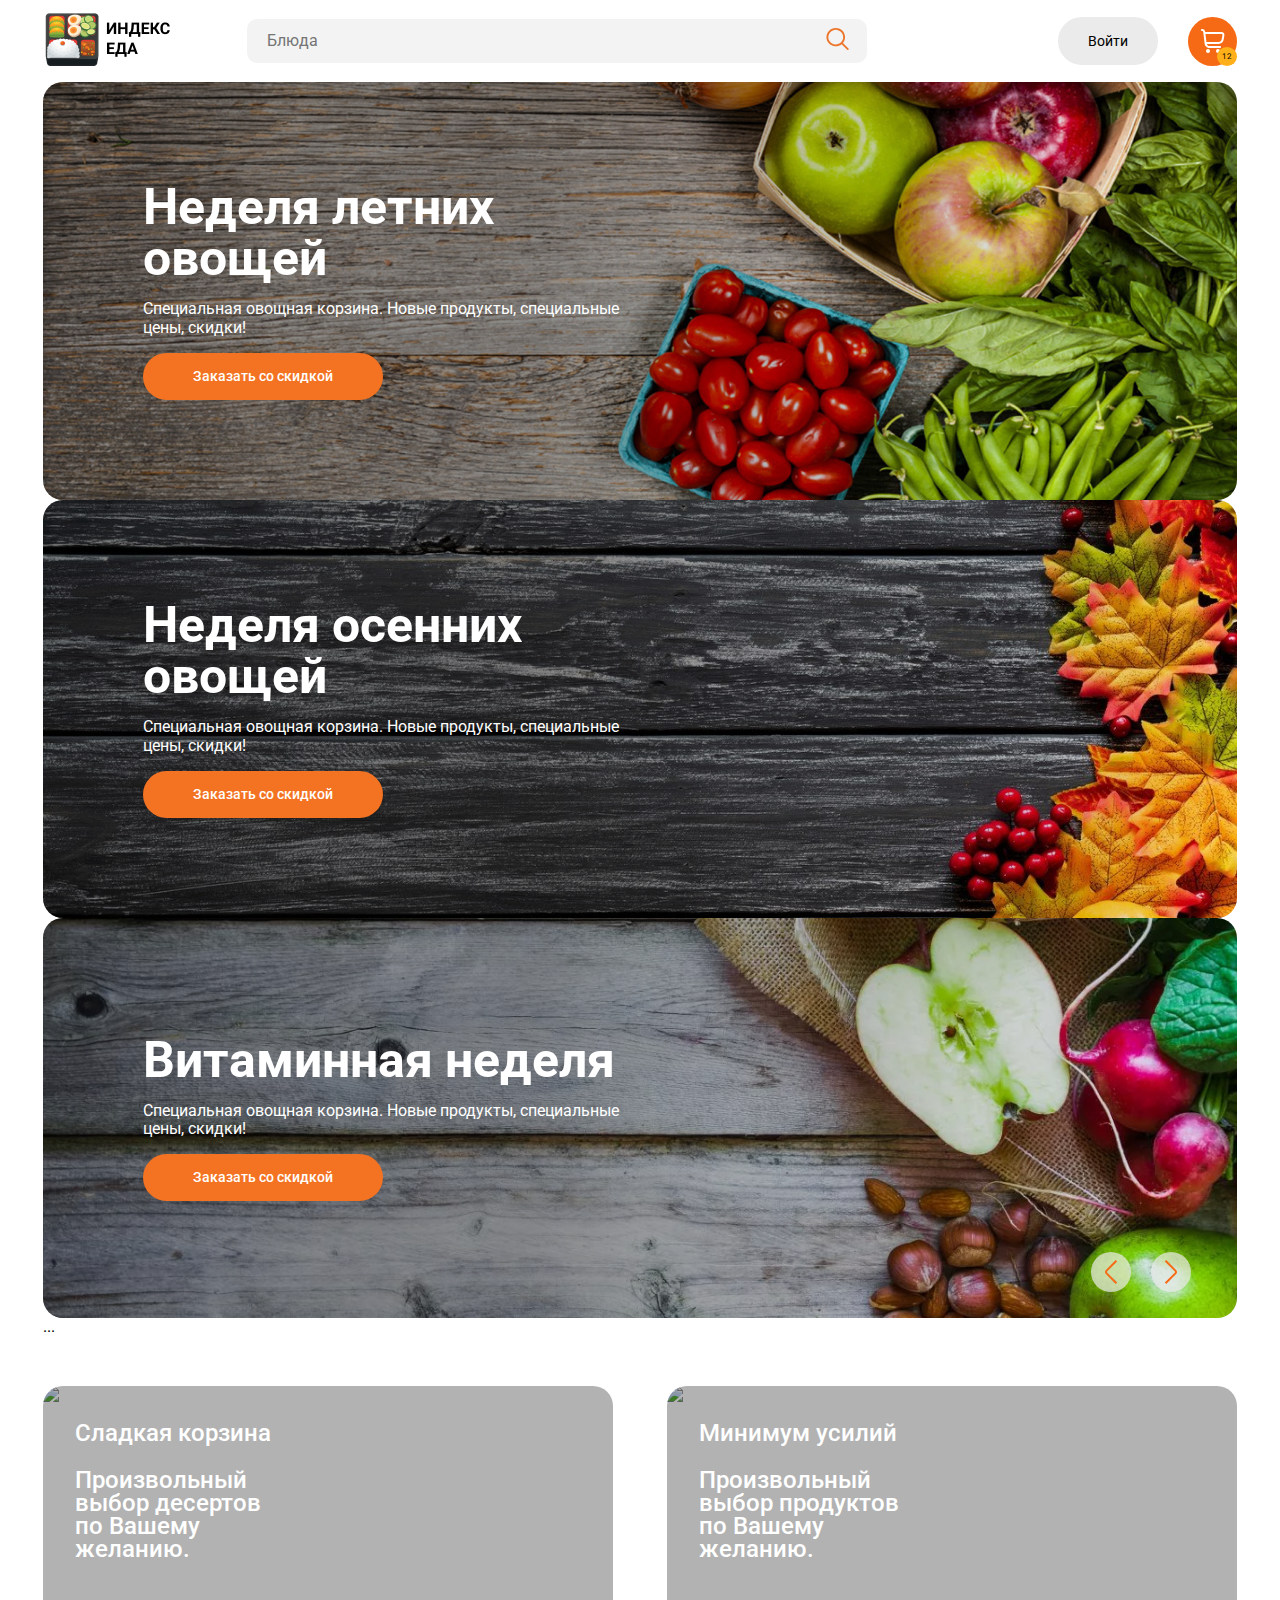
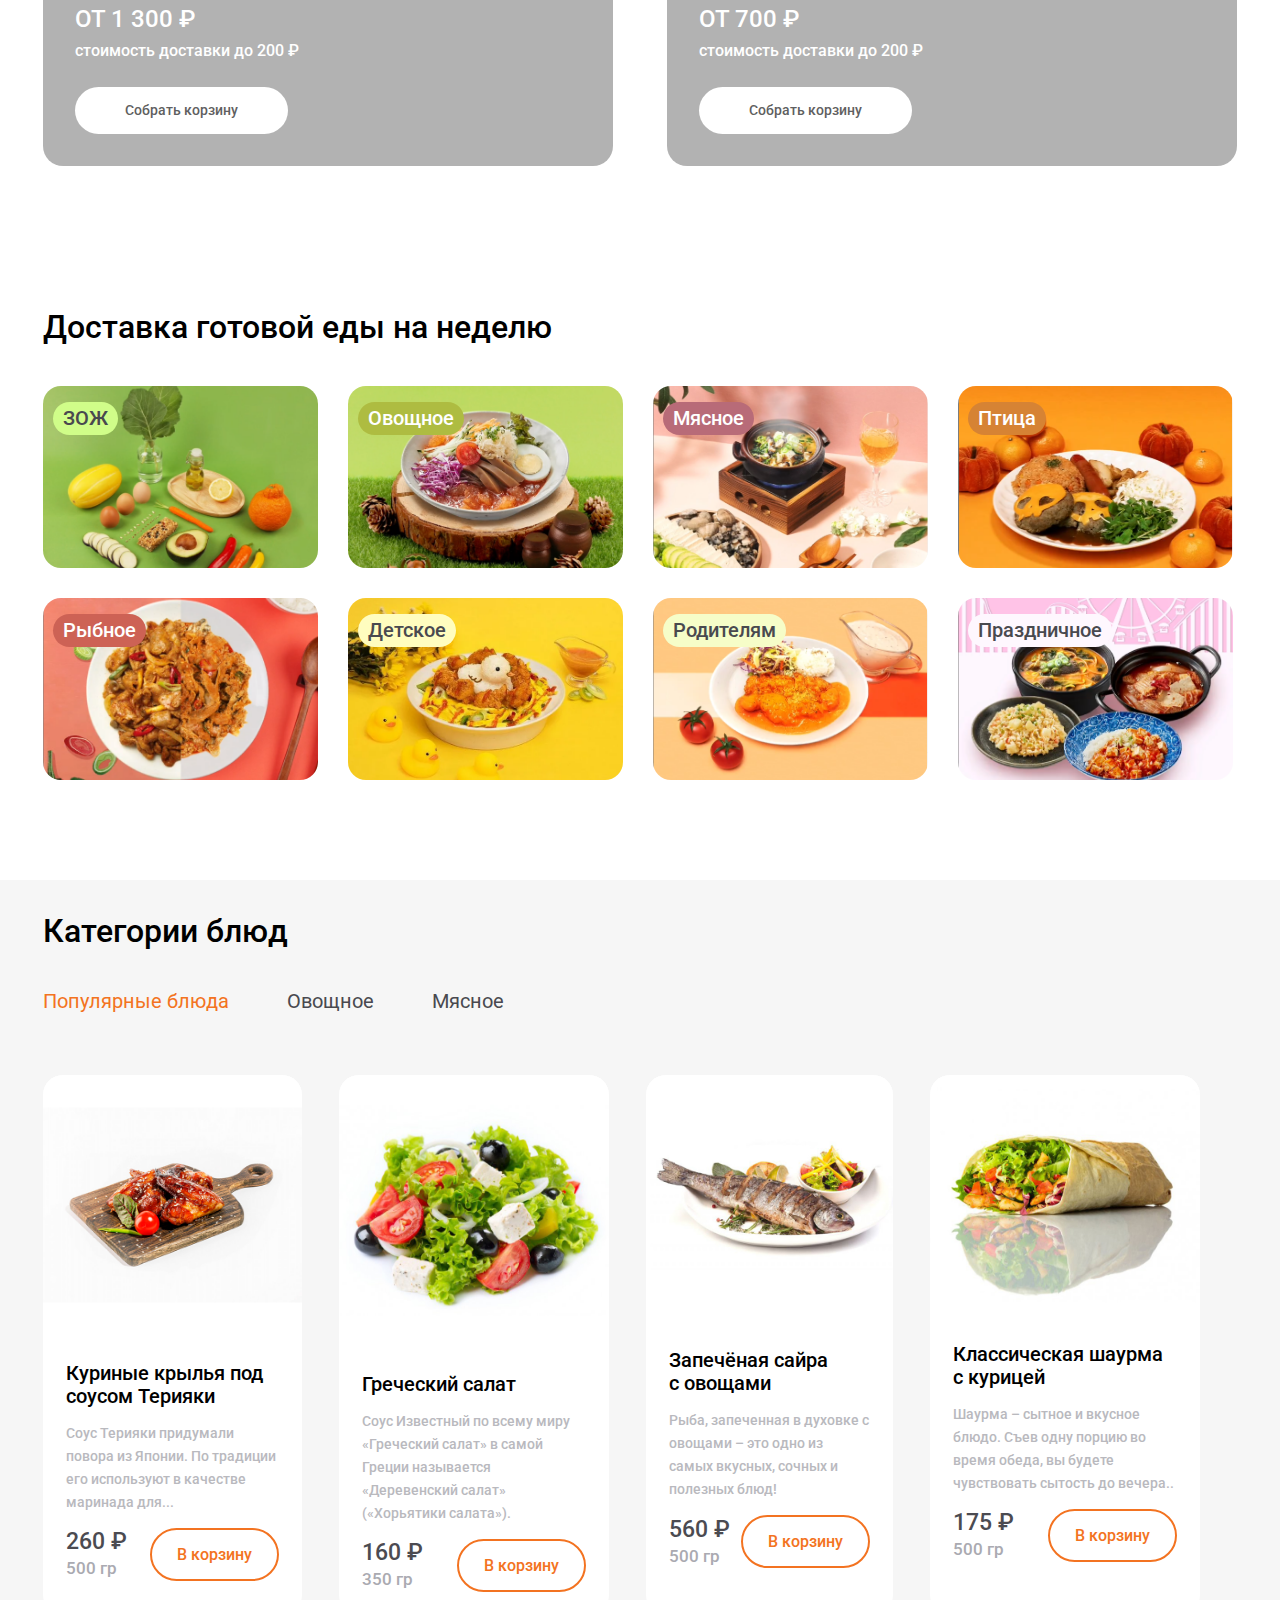
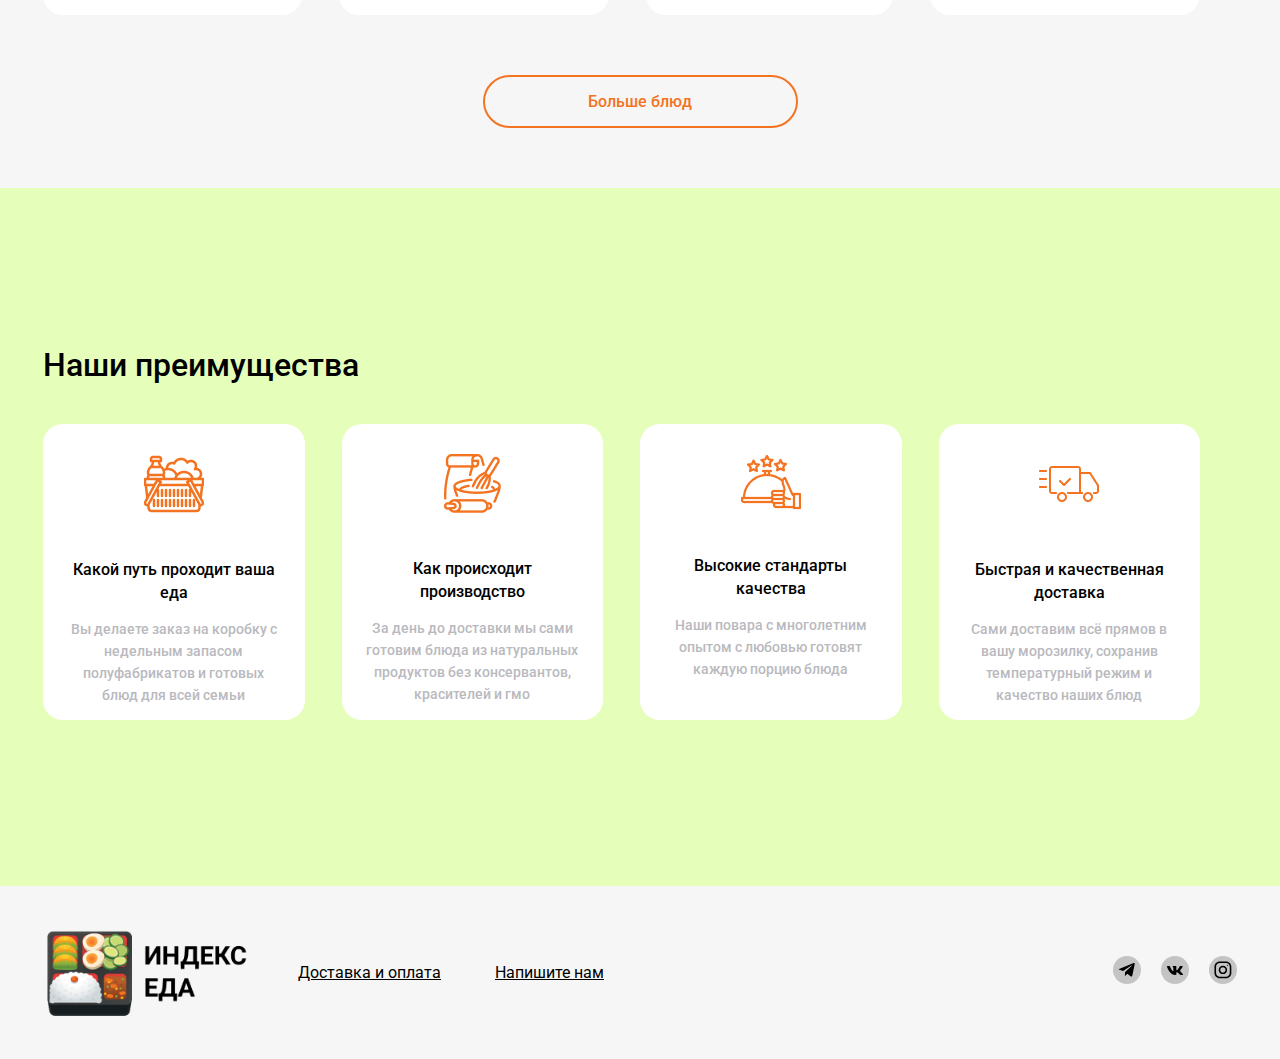
==== commit 41db2952: "Додано медіа-запити" ====
--- a/index.html
+++ b/index.html
@@ -7,6 +7,8 @@
   <title>Индекс Еда</title>
   <link rel="stylesheet" href="https://fonts.googleapis.com/css2?family=Roboto:wght@400;500;700&display=swap">
   <link rel="stylesheet" href="css/normalize.css">
+  <link rel="stylesheet" href="https://unpkg.com/swiper@7/swiper-bundle.min.css"
+/>
   <link rel="stylesheet" href="css/style.css">
 </head>
 <body>
@@ -41,19 +43,67 @@
   </header>
   <main class="main">
     <div class="slider container">
-      <div class="slide slide-text-light slide-summer">
-        <div class="slide-content">
-          <h2 class="slide-title">Неделя летних 
-            овощей</h2>
-          <p>Специальная овощная корзина. Новые продукты,
+      <!-- /.slide -->
+    </div>
+    <!-- /.slider -->
+    <!-- Slider main container -->
+  <div class="swiper container">
+    <!-- Additional required wrapper -->
+    <div class="swiper-wrapper">
+      <!-- Slides -->
+      <div class="swiper-slide">
+        <div class="slide slide-text-light slide-summer">
+          <div class="slide-content">
+            <h2 class="slide-title">Неделя летних 
+              овощей</h2>
+            <p>Специальная овощная корзина. Новые продукты,
+                специальные цены, скидки!</p>
+            <a href="#" class="button button-primary">Заказать со скидкой</a>
+          </div>
+          <!-- /.slide-content -->
+        </div>
+      </div>
+      <div class="swiper-slide">
+        <div class="slide slide-text-light slide-autumn">
+          <div class="slide-content">
+            <h2 class="slide-title">Неделя осенних 
+              овощей</h2>
+            <p>Специальная овощная корзина. Новые продукты,
               специальные цены, скидки!</p>
-          <a href="#" class="button button-primary">Заказать со скидкой</a>
-        </div>
-        <!-- /.slide-content -->
-      </div>
-      <!-- /.slide -->
-    </div>
-    <!-- /.slider -->
+            <a href="#" class="button button-primary">Заказать со скидкой</a>
+          </div>
+          <!-- /.slide-content -->
+        </div>
+      </div>
+      <div class="swiper-slide">
+        <div class="slide slide-text-light slide-vitamins-week">
+          <div class="slide-content">
+            <h2 class="slide-title">Витаминная неделя</h2>
+            <p>Специальная овощная корзина. Новые продукты,
+                специальные цены, скидки!</p>
+            <a href="#" class="button button-primary">Заказать со скидкой</a>
+          </div>
+          <!-- /.slide-content -->
+        </div>
+      </div>
+      ...
+    </div>
+    <!-- If we need navigation buttons -->
+    <div class="slider-buttons">
+      <div class="slider-button slider-button-prev"><svg width="40" height="40" viewBox="0 0 40 40" fill="none" xmlns="http://www.w3.org/2000/svg">
+        <circle cx="20" cy="20" r="20" fill="#EBEBEB" fill-opacity="0.7"/>
+        <path d="M24.752 31.994L14.879 22.121C14.3166 21.5584 14.0006 20.7955 14.0006 20C14.0006 19.2045 14.3166 18.4416 14.879 17.879L24.746 8.01201L26.16 9.42601L16.293 19.293C16.1055 19.4805 16.0002 19.7348 16.0002 20C16.0002 20.2652 16.1055 20.5195 16.293 20.707L26.166 30.58L24.752 31.994Z" fill="#F66A15"/>
+        </svg>
+        </div>
+      <div class="slider-button slider-button-next"><svg width="40" height="40" viewBox="0 0 40 40" fill="none" xmlns="http://www.w3.org/2000/svg">
+        <circle cx="20" cy="20" r="20" transform="rotate(-180 20 20)" fill="#EBEBEB" fill-opacity="0.7"/>
+        <path d="M15.248 8.00599L25.121 17.879C25.6834 18.4416 25.9994 19.2045 25.9994 20C25.9994 20.7955 25.6834 21.5584 25.121 22.121L15.254 31.988L13.84 30.574L23.707 20.707C23.8945 20.5195 23.9998 20.2652 23.9998 20C23.9998 19.7348 23.8945 19.4805 23.707 19.293L13.834 9.41999L15.248 8.00599Z" fill="#F66A15"/>
+        </svg>
+        </div>
+    </div>
+    <!-- /.slider-buttons -->
+
+  </div>
     <div class="container">
       <div class="promo">
         <section class="card card-text-light sweet-basket">
@@ -321,5 +371,7 @@
     </div>
     <!-- /.container -->
   </footer>
+  <script src="https://unpkg.com/swiper@7/swiper-bundle.min.js"></script>
+  <script src="js/main.js"></script>
 </body>
 </html>--- a/css/style.css
+++ b/css/style.css
@@ -95,7 +95,23 @@
   color: white;
 }
 .slide-content {
-  max-width: 400px;
+  max-width: 500px;
+  position: relative;
+}
+.slider-buttons {
+  position: absolute;
+  right: 46px;
+  bottom: 40px;
+  z-index: 9;
+  display: flex;
+  align-items: center;
+  width: 100px;
+  justify-content: space-between;
+}
+.slider-button {
+  cursor: pointer;
+}
+.swiper {
   position: relative;
 }
 .slide-title {
@@ -132,6 +148,16 @@
 }
 .slide-summer {
   background-image: url(../img/summer.png);
+  background-repeat: no-repeat;
+  background-size: cover;
+}
+.slide-autumn {
+  background-image: url(../img/autumn.png);
+  background-repeat: no-repeat;
+  background-size: cover;
+}
+.slide-vitamins-week {
+  background-image: url(../img/vitamins-week.png);
   background-repeat: no-repeat;
   background-size: cover;
 }
@@ -389,9 +415,8 @@
   width: 270px;
 }
 .our-advantages-img {
-  padding-top: 30px;
-  padding-left: 105px;
-  padding-right: 105px;
+  display: block;
+  margin: 30px auto;
 }
 .our-advantages-content {
   padding-top: 14px;
@@ -431,4 +456,79 @@
 .social-link {
   margin-left: 20px;
   text-decoration: none;
+}
+@media (max-width: 1260px) {
+  .container {
+    max-width: 960px;
+  }
+  .search-form {
+    margin-left: 40px;
+    margin-right: 40px;
+  }
+  .tabs-content {
+    flex-wrap: wrap;
+  }
+  .tabs-card {
+    flex: 50%;
+    max-width: calc(50% - 40px);
+    margin-top: 40px;
+  }
+}
+@media (max-width: 992px) {
+  .container {
+    max-width: 750px;
+  }
+  .slide {
+    padding: 70px;
+  }
+  .delivery-card {
+    width: 50%;
+    max-width: calc(50% - 30px);
+  }
+  .footer-logo {
+    margin-right: 40px;
+  }
+  .footer-link {
+    margin-right: 35px;
+  }
+}
+@media (max-width: 768px) {
+  .container {
+    max-width: 560px;
+  }
+  .header {
+    flex-wrap: wrap;
+    max-height: 150px;
+  }
+  .search-form {
+    order: 5;
+    margin-left: 0;
+    margin-right: 0;
+    margin-top: 15px;
+    margin-bottom: 15px;
+  }
+  .promo {
+    flex-wrap: wrap;
+  }
+  .footer-logo {
+    margin-right: 25px;
+  }
+}
+@media (max-width: 576px) {
+  .container {
+    max-width: 90%;
+  }
+  .delivery-card {
+    display: block;
+    max-width: 100%;
+  }
+  .delivery-cards {
+    justify-content: center;
+  }
+  .tabs-card {
+    max-width: 100%;
+  }
+  .delivery-image {
+    max-width: 100%;
+  }
 }